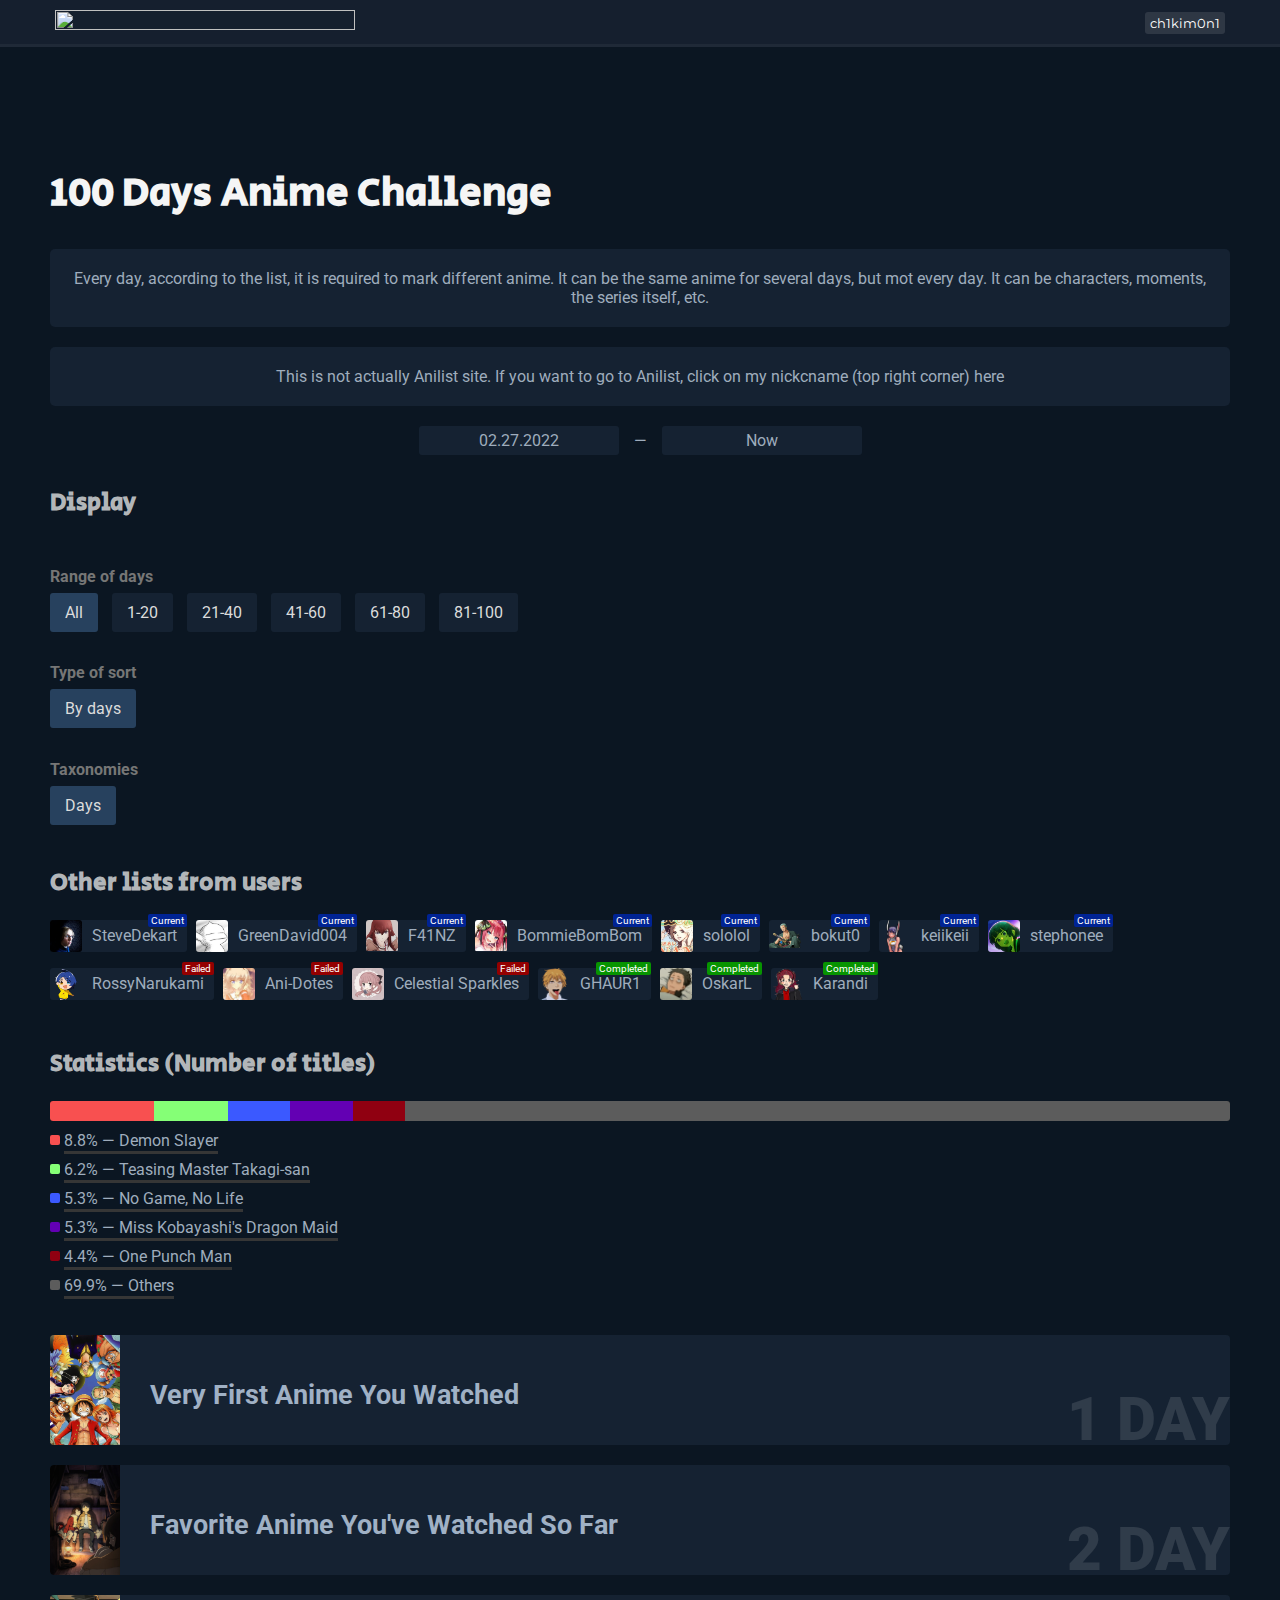
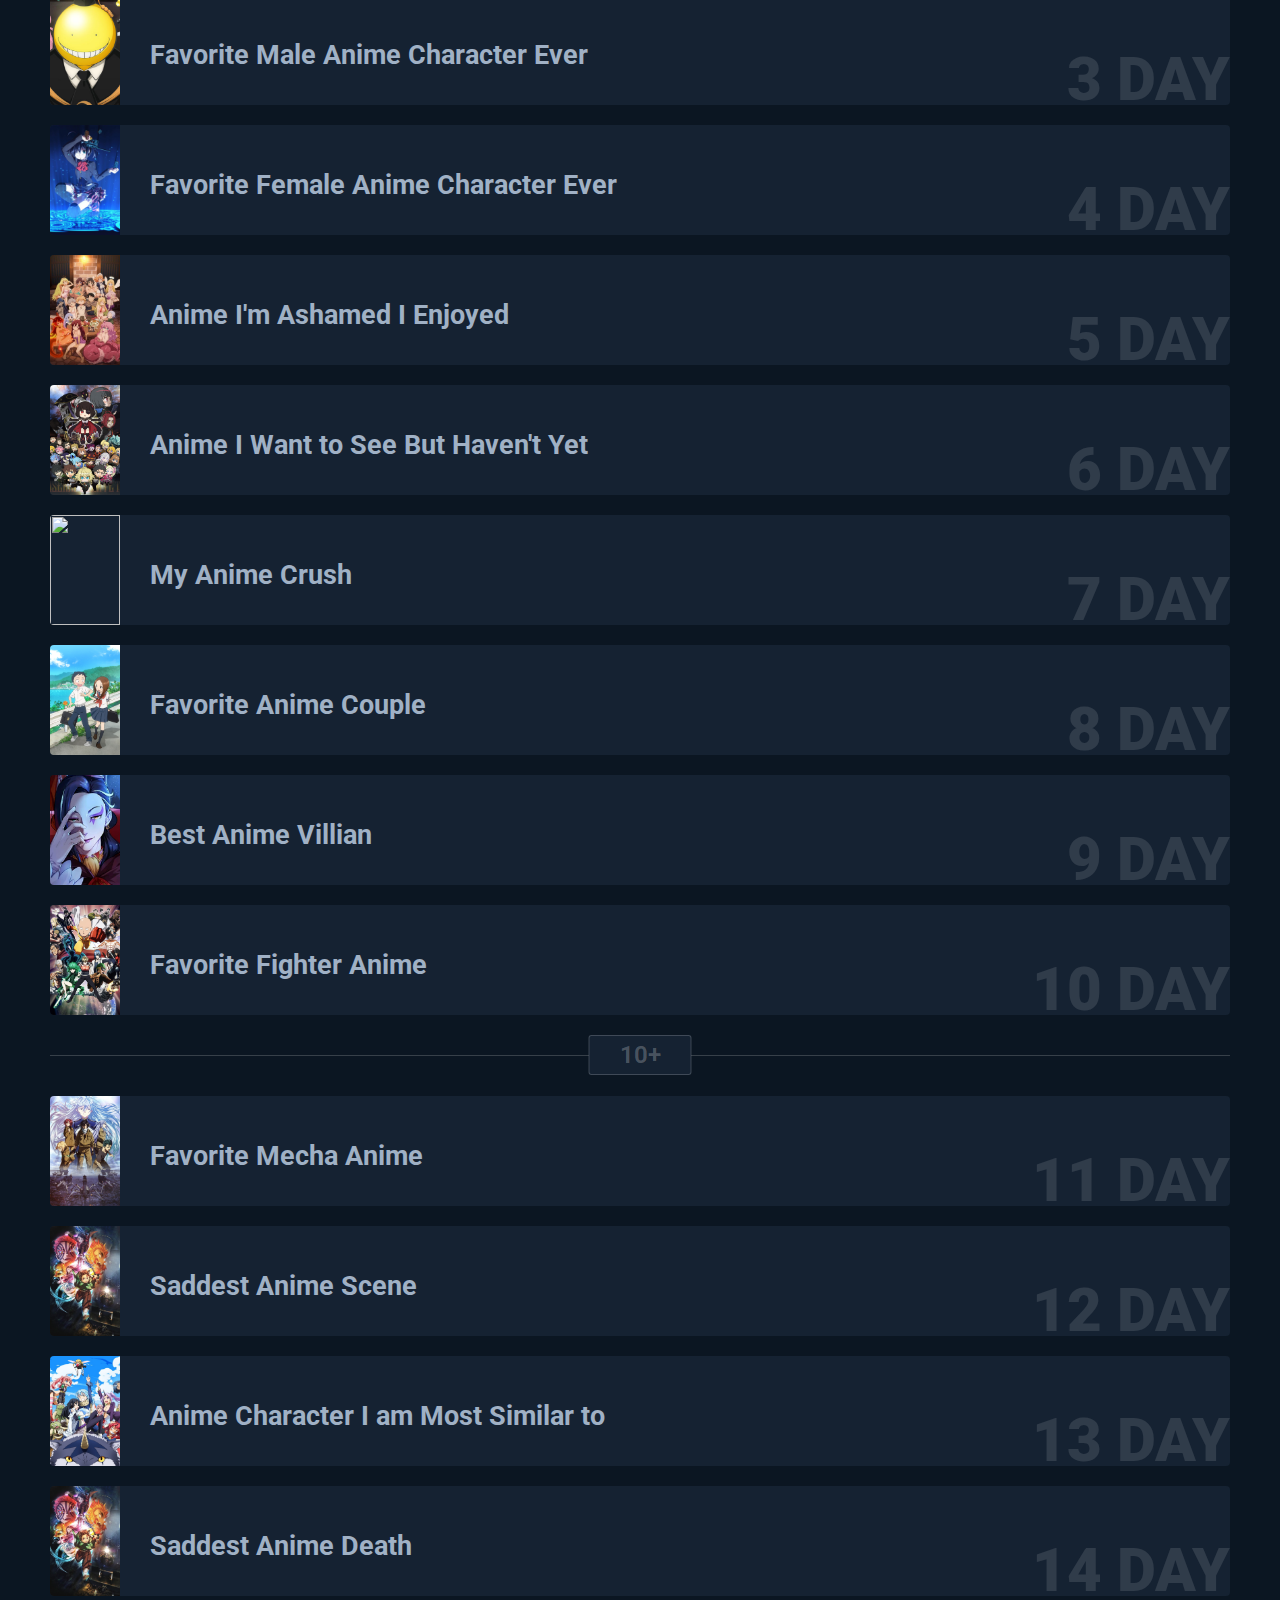
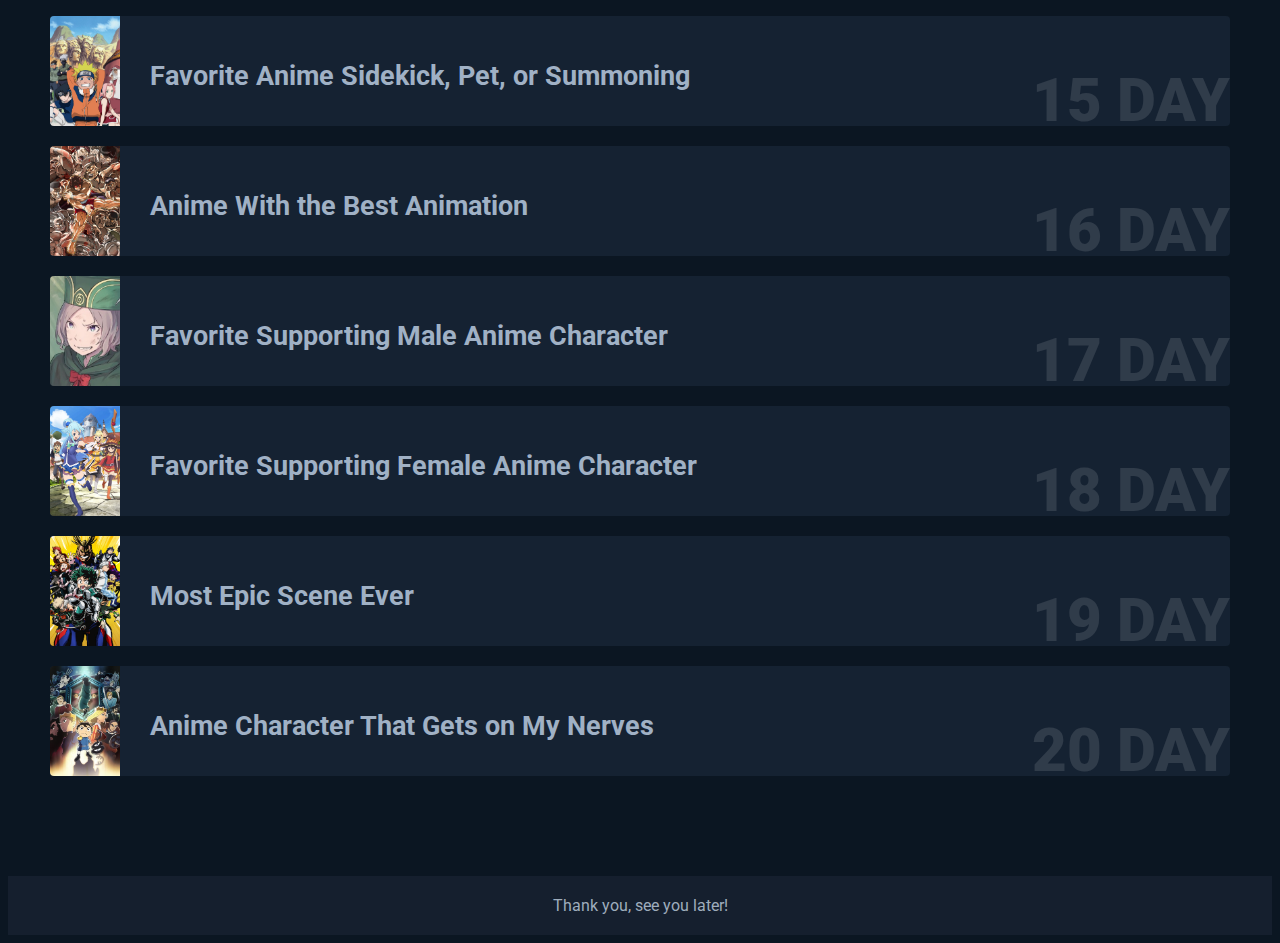
==== index.html @ 44c13b33 "Update index.html" ====
<!doctype html>
<html lang="en">

<head>
    <title>100 Days Anime Challenge</title>

    <link rel="icon" type="image/x-icon" href="icon.svg">
    <!-- Required meta tags -->
    <meta charset="utf-8">
    <meta name="viewport" content="width=device-width, initial-scale=1, shrink-to-fit=no">

    <link rel="preconnect" href="https://fonts.googleapis.com">
    <link rel="preconnect" href="https://fonts.gstatic.com" crossorigin>
    <link
        href="https://fonts.googleapis.com/css2?family=Montserrat&family=Roboto:wght@100;400;500&family=Secular+One&display=swap"
        rel="stylesheet">

    <link rel="stylesheet" href="css/reset.css">
    <link rel="stylesheet" href="css/style.css?ver=12.0">
</head>

<body>
    <header>
        <div class="container">
            <div class="header-inner">
                <div class="logo">
                    <img src="images/100-Days-Anime-Challenge-5.gif" alt="">
                </div>
                <div class="nickname">
                    <a href="https://anilist.co/user/ch1kim0n1/">ch1kim0n1</a>
                </div>
            </div>
        </div>
    </header>

    <div class="content">
        <div class="container">
            <div class="challenge-image">
                <a href="images/E8DegsGXoAAz6NP.jpg" target="_blank">
                    <img src="images/E8DegsGXoAAz6NP.jpg" alt="">
                </a>
            </div>
            <h1>
                100 Days Anime Challenge
            </h1>
            <div class="information">
                <div class="text">
                    Every day, according to the list, it is required to mark different anime. It can be the same anime for several days, but mot every day. It can be
                    characters, moments, the series itself, etc.
                </div>
                <div class="text">
                    This is not actually Anilist site. If you want to go to Anilist, click on my nickcname (top right corner)
                        here</a>
                </div>
                <div class="date">
                    <div class="date-block">
                        02.27.2022
                    </div>
                    <span> — </span>
                    <div class="date-block">
                        Now
                    </div>
                </div>
            </div>
            <div class="sort">
                <h2>Display</h2>
                <div class="blocks">
                    <div class="block">
                        <div class="range-days sub-block">
                            <h4>Range of days</h4>
                            <div id="select-days" class="select-ordinary">
                                <div class="select selected" min-day="1" max-day="100">All</div>
                                <div class="select" min-day="1" max-day="20">1-20</div>
                                <div class="select" min-day="21" max-day="40">21-40</div>
                                <div class="select" min-day="41" max-day="60">41-60</div>
                                <div class="select" min-day="61" max-day="80">61-80</div>
                                <div class="select" min-day="81" max-day="100">81-100</div>
                            </div>
                        </div>
                        <div class="type-sort">
                            <h4>Type of sort</h4>
                            <div id="select-type-sort" class="select-ordinary">
                                <div class="select selected" type-sort="days">By days</div>
                            </div>
                        </div>
                        <div class="show-tags">
                            <h4>Taxonomies</h4>
                            <div id="show-tags-type">
                                <div class="select selected" hide-class="hide-days">Days</div>
                            </div>
                        </div>
                    </div>
                </div>
            </div>
            <div class="other-users">
                <h2>Other lists from users</h2>
                <div id="other-users">
                </div>
            </div>

            <div class="stats">
                <h2>Statistics (Number of titles)</h2>
                <div id="stats-number__graph">

                </div>
                <div id="stats-number__text">

                </div>
            </div>
            <div id="challenge-items" class="hide-difficulty hide-likes">
            </div>
        </div>

    </div>

    <script src="js/data.js?ver=15.0"></script>
    <script src="js/main.js?ver=15.0"></script>
    <footer>
        Thank you, see you later!
    </footer>
</body>

</html>
---- css/style.css ----
*{
    -webkit-box-sizing: border-box;
            box-sizing: border-box;
    font-family: 'Roboto', sans-serif;

}
:root
{
    --foreground-color: rgb(21, 31, 46);
    --block-color: #152232;
    --block-color-hover: #27415e;
    --text-color: rgb(159,173,189);
}
body{
    position: relative;
    background-color: rgb(11,22,34);
}
body::-webkit-scrollbar {
    width: 10px;
    background-color: var(--foreground-color);
}
body::-webkit-scrollbar-thumb {
    background-color: #71cfff;
    border-radius: 5px;
    outline: 0;
}
header
{
    position: fixed;
    top: 0;
    left: 0;
    background-color: var(--foreground-color);
    width: 100%;
    border-bottom: 3px solid rgb(31, 41, 55);
    z-index: 999;
}
.container{
    max-width: 1200px;
    margin: 0 auto;
    padding: 0 10px;
}
.header-inner{
    display: -webkit-box;
    display: -ms-flexbox;
    display: flex;
    -webkit-box-align: center;
        -ms-flex-align: center;
            align-items: center;
    -webkit-box-pack: justify;
        -ms-flex-pack: justify;
            justify-content: space-between;

    padding: 10px 5px;
}
.logo{
    width: 300px;
}
.logo img{
    width: 100%;
    height: 100%;
}
.nickname a{
    font-family: 'Montserrat', sans-serif;
    text-decoration: none;
    color: #fff;
    padding: 3px 5px;
    background-color: rgba(255, 255, 255, 0.111);
    border-radius: 3px;

    font-size: 13px;
    -webkit-transition: 0.3s ease;
    -o-transition: 0.3s ease;
    transition: 0.3s ease;
}
.nickname a:hover{
    color: #000;
    background-color: #fff;
}
.content{
    margin-top: 62px;
    margin-bottom: 100px;
}
.challenge-image{
    margin-top: 100px;
    width: 100%;
    text-align: center;
}
h1{
    font-family: 'Secular One', sans-serif;
    margin-top: 45px;
    color: #f5f5f5;
    font-size: 40px;
}
.challenge-image img
{
    width: 400px;
}

#challenge-items{
    margin-top: 40px;
}
#challenge-items .item,
#challenge-items .hr-block{
    display: -webkit-box;
    display: -ms-flexbox;
    display: flex;
}
#challenge-items .hr-block{
    position: relative;
    height: 1px;
    width: 100%;
    background-color: rgba(255, 255, 255, 0.181);

    margin-bottom: 40px;
    margin-top: 40px;
}
#challenge-items.hide-hr .hr-block{
    display: none;
}
#challenge-items .item{
    position: relative;
    display: -webkit-box;
    display: -ms-flexbox;
    display: flex;
    -webkit-box-align: inherit;
        -ms-flex-align: inherit;
            align-items: inherit;

    background-color: var(--block-color);
    margin-bottom: 20px;

    overflow: hidden;
    border-radius: 4px;
    cursor: pointer;
    color: #a0b1c5;
    -webkit-transition: 0.15s ease;
    -o-transition: 0.15s ease;
    transition: 0.15s ease;
    text-decoration: none;
}

#challenge-items .item-img{
    height: 110px;
    width: 70px;
    -ms-flex-negative: 0;
        flex-shrink: 0;
}
#challenge-items img{
    width: 100%;
    height: 100%;
    -o-object-fit: cover;
       object-fit: cover;
}
#challenge-items .info{
    position: relative;
    margin-left: 30px;
    min-height: 100%;
    font-size: 23px;
    width: 100%;

    display: -webkit-box;
    display: -ms-flexbox;
    display: flex;

    flex-direction: column;
    justify-content: center;
}
#challenge-items .big-day{
    position: absolute;
    right: 0px;
    bottom: -10px;
    font-size: 60px;

    color: rgba(255, 255, 255, 0.116);
    text-transform: uppercase;
    font-weight: 900;
    font-family: 'Roboto', sans-serif;
    -webkit-transition: 0.15s ease;
    -o-transition: 0.15s ease;
    transition: 0.15s ease;
}
#challenge-items.hide-days .big-day{
    display: none;
}
#challenge-items .tag-stats{
    display: flex;
    font-size: 15px;
    margin-bottom: 10px;
}
#challenge-items .tag-stats span{
    display: inline-block;
    color: #fff;
    background-color: #3c3c3c;
    padding: 1px 5px;
    border-radius: 3px;
    margin-right: 5px;
    margin-bottom: 5px;
    white-space: nowrap;
}

#challenge-items .item:hover{
    background-color: #c4d8ef;
    color: #152232;
}
#challenge-items .item:hover .tag-stats span{
    color: #fff;
    opacity: 0.7;
}
#challenge-items .item .tag-stats .likes{
    position: relative;
    padding-right: 22px;
}
#challenge-items.hide-likes .tag-stats .likes{
    display: none;
}
#challenge-items .item .tag-stats .likes::after{
    content: '';
    position: absolute;
    width: 13px;
    height: 13px;

    right: 4px;
    top: calc(50% - 1px);
    transform: translateY(-50%);

    background-image: url(../images/like.svg);
    background-size: contain;
}
#challenge-items.hide-difficulty .tag-stats .difficulty{
    display: none;
}
#challenge-items .tag-stats .difficulty-1{
    background-color: rgb(0, 164, 8);
}
#challenge-items .tag-stats .difficulty-2{
    background-color: rgb(212, 195, 0);
}
#challenge-items .tag-stats .difficulty-3{
    background-color: rgb(186, 0, 0);
}
#challenge-items .item:hover{
    background-color: #c4d8ef;
}
#challenge-items .item:hover span{
    color: rgba(0, 0, 0, 0.422);
}
#challenge-items .item:hover img{
    opacity: 0.8;
}
.information .text{
    background-color: var(--block-color);
    color: var(--text-color);
    text-align: center;
    margin-top: 20px;
    border-radius: 5px;
    padding: 20px 15px;
}
.information .date{
    display: -webkit-box;
    display: -ms-flexbox;
    display: flex;
    -webkit-box-align: center;
        -ms-flex-align: center;
            align-items: center;
    -webkit-box-pack: center;
        -ms-flex-pack: center;
            justify-content: center;
    color: var(--text-color);
    margin-top: 20px;
}
.information .date span{
    margin: 0 15px;
}
.date-block{
    border-radius: 3px;
    text-align: center;
    background-color: var(--block-color);

    padding: 5px;
    width: 200px;
}
footer{
    background-color: var(--foreground-color);
    text-align: center;
    padding: 20px 5px;
    color: var(--text-color);
}
a{
    color: rgb(61,180,242);
}
#challenge-items .hr-block div{
    position: absolute;
    display: block;

    font-size: 24px;
    font-family: 'Roboto', sans-serif;
    text-align: center;

    color: rgba(255, 255, 255, 0.238);
    border: 1px solid rgba(255, 255, 255, 0.181);
    border-radius: 3px;
    background-color: var(--block-color);
    font-weight: 600;

    padding: 5px 30px;

    left: 50%;
    top: 50%;
    -webkit-transform: translate(-50%, -50%);
        -ms-transform: translate(-50%, -50%);
            transform: translate(-50%, -50%);
}

.blocks{
    display: -ms-grid;
    display: grid;
    -ms-grid-columns: 1fr 20px 1fr;
    grid-template-columns: 1fr 1fr;
    -webkit-column-gap: 20px;
       -moz-column-gap: 20px;
            column-gap: 20px;
    margin-top: 26px;
}
h2{
    color: rgba(255, 255, 255, 0.711);
    font-size: 24px;
    font-family: 'Secular One', sans-serif;
}
input{
    background-color: var(--block-color);
    color: #fff;
    border: 0;
    font-size: 14px;
    border-radius: 3px;
    padding: 10px 15px;
    width: 100%;
    
    -webkit-transition: 0.15s ease;
    
    -o-transition: 0.15s ease;
    
    transition: 0.15s ease;
}
input::-webkit-input-placeholder{
    color: rgb(220, 220, 220);
}
input::-moz-placeholder{
    color: rgb(220, 220, 220);
}
input:-ms-input-placeholder{
    color: rgb(220, 220, 220);
}
input::-ms-input-placeholder{
    color: rgb(220, 220, 220);
}
input::placeholder{
    color: rgb(220, 220, 220);
}
input:focus{
    outline: none;
    background-color: var(--block-color-hover);
}
h2{
    margin-top: 30px;
}
.subtext-input{
    font-size: 10px;
    color: rgba(255, 255, 255, 0.411);
    line-height: 14px;
    margin-top: 4px;
    margin-left: 10px;
}
.hide{
    display: none !important;
}
.select{
    display: inline-block;
    background-color: var(--block-color);
    padding: 10px 15px;
    color: rgb(220, 220, 220);
    border-radius: 3px;
    margin-right: 10px;
    margin-bottom: 10px;

    cursor: pointer;
    -webkit-user-select: none;
       -moz-user-select: none;
        -ms-user-select: none;
            user-select: none;
    -webkit-transition: 0.15s ease;
    -o-transition: 0.15s ease;
    transition: 0.15s ease
}
.select:hover{
    background-color: #416b9b;
}
.select.selected{
    background-color: var(--block-color-hover);
}
#nothing-text{
    color: #adadad;
    line-height: 24px;
    padding: 30px 10px;
    text-align: center;
}

#other-users{
    margin-top: 20px;
}
.user{
    position: relative;
    display: inline-flex;
    align-items: center;
    background-color: var(--block-color);
    color: var(--text-color);
    text-decoration: none;
    margin-right: 5px;
    margin-bottom: 16px;

    border-radius: 3px;
    

    transition: 0.15s ease;
}
.user-img{
    width: 32px;
    height: 32px;

    border-radius: 3px;
    overflow: hidden;
}
.user-img img{
    width: 100%;
    height: 100%;
    object-fit: contain;
}
.user-nickname{
    padding: 0 10px;
    white-space: nowrap;
}
.user:hover{
    background-color: var(--block-color-hover);
}
.user::after{
    content: 'test';
    position: absolute;

    font-size: 10px;
    color: #fff;

    right: 0px;
    top: -6px;

    padding: 1px 3px;
    border-radius: 2px;
    background-color: #adadad;
}
.user.complete::after{
    content: 'Completed';
    background-color: rgb(7, 148, 0);
}
.user.current::after{
    content: 'Current';
    background-color: rgb(0, 35, 148);
}
.user.failed::after{
    content: 'Failed';
    background-color: rgb(148, 0, 0);
}
#stats-number__graph{
    margin-top: 20px;
}
#stats-number__graph
{
    width: 100%;
    height: 20px;
    background-color: #000;
    border-radius: 3px;
    margin-bottom: 10px;
    overflow: hidden;
}
#stats-number__graph span{
    display: inline-block;
    height: 100%;
}

#stats-number__text span{
    position: absolute;
    width: 10px;
    height: 10px;
    left: -14px;
    top: 50%;
    transform: translateY(-50%);
    border-radius: 2px;
}
#stats-number__text .item-stat{
    position: relative;
    color: var(--text-color);
    margin-bottom: 10px;
    margin-left: 14px;
    width: fit-content;

    cursor: pointer;
}
#stats-number__text .item-stat::after{
    content: '';
    position: absolute;
    width: 100%;
    height: 3px;
    background-color: rgb(54, 54, 54);
    bottom: -4px;
    left: 0;
    transition: 0.15s ease;
}
#stats-number__text .item-stat:hover::after{
    height: 4px;
    background-color: rgb(61,180,242);
}
.btn{
    display: inline-block;
    background-color: var(--block-color);
    padding: 10px 15px;
    color: rgb(220, 220, 220);
    border-radius: 3px;
    text-decoration: none;
    cursor: pointer;
    -webkit-user-select: none;
    -moz-user-select: none;
    -ms-user-select: none;
    user-select: none;
    -webkit-transition: 0.15s ease;
    -o-transition: 0.15s ease;
    transition: 0.15s ease;
}
.btn:hover{
    background-color: var(--block-color-hover);
}
#stats-number__text .btn{
    margin-top: 14px;
}
.like-btn{
    display: flex;
    align-items: center;
    justify-content: center;
    margin: 23px 5px;
}
.likebtn-icon{
    display: none !important;
}
.like-btn .likebtn-button{
    background-color: #152232 !important;
    border: 1px solid rgb(61,180,242) !important;
    padding: 0px !important;

    display: flex;
    align-items: center;

    transition: 0.15s ease;
}
.like-btn .likebtn-button:hover{
    background-color: rgb(61,180,242) !important;
}
.lb-like{
    height: auto !important;
}
.likebtn-label{
    color: rgb(159,173,189) !important;
    font-size: 24px !important;
    font-family: 'Montserrat', sans-serif !important; 
    font-weight: 600 !important;
    line-height: 32px !important;
    display: block !important;
    padding: 4px 20px !important;
    box-sizing: border-box !important;
    transition: 0.15s ease;
}
.lb-count{
    color: rgb(159,173,189) !important;
    font-size: 14px !important;

    transition: 0.15s ease;
}
.sub-block{
    margin-bottom: 10px;
}
h4{
    color: #767676;
    margin-bottom: 7px;
}
.like-btn .likebtn-button:hover .lb-count{
    color: rgb(255, 255, 255) !important;
}
.lb-style-white .lb-a:hover .lb-like-label, .lb-style-white .lb-a:hover .lb-dislike-label, .lb-style-padded .lb-a:hover .lb-like-label, .lb-style-padded .lb-a:hover .lb-dislike-label, .lb-style-drop .lb-a:hover .lb-like-label, .lb-style-drop .lb-a:hover .lb-dislike-label{
    color: #fff !important;
}

@media only screen and (max-width: 600px){
    .blocks{
        -ms-grid-columns: 1fr;
        grid-template-columns: 1fr;
        row-gap: 20px;
    }
}
@media only screen and (max-width: 590px) {
    h1{
        text-align: center;
        font-size: 25px;
    }
    .logo{
        width: 200px;
    }
}
@media only screen and (max-width: 445px) {
    .challenge-image img{
        width: 300px;
    }
    #challenge-items .info{
        font-size: 20px;
    }
    #challenge-items .big-day{
        font-size: 45px;
    }
}
@media only screen and (max-width: 330px) {
    .logo{
        width: 100px;
    }
    .challenge-image img{
        width: 190px;
    }
    .information .text{
        font-size: 14px;
        line-height: 23px;
    }
    #challenge-items .info{
        font-size: 14px;
    }
}
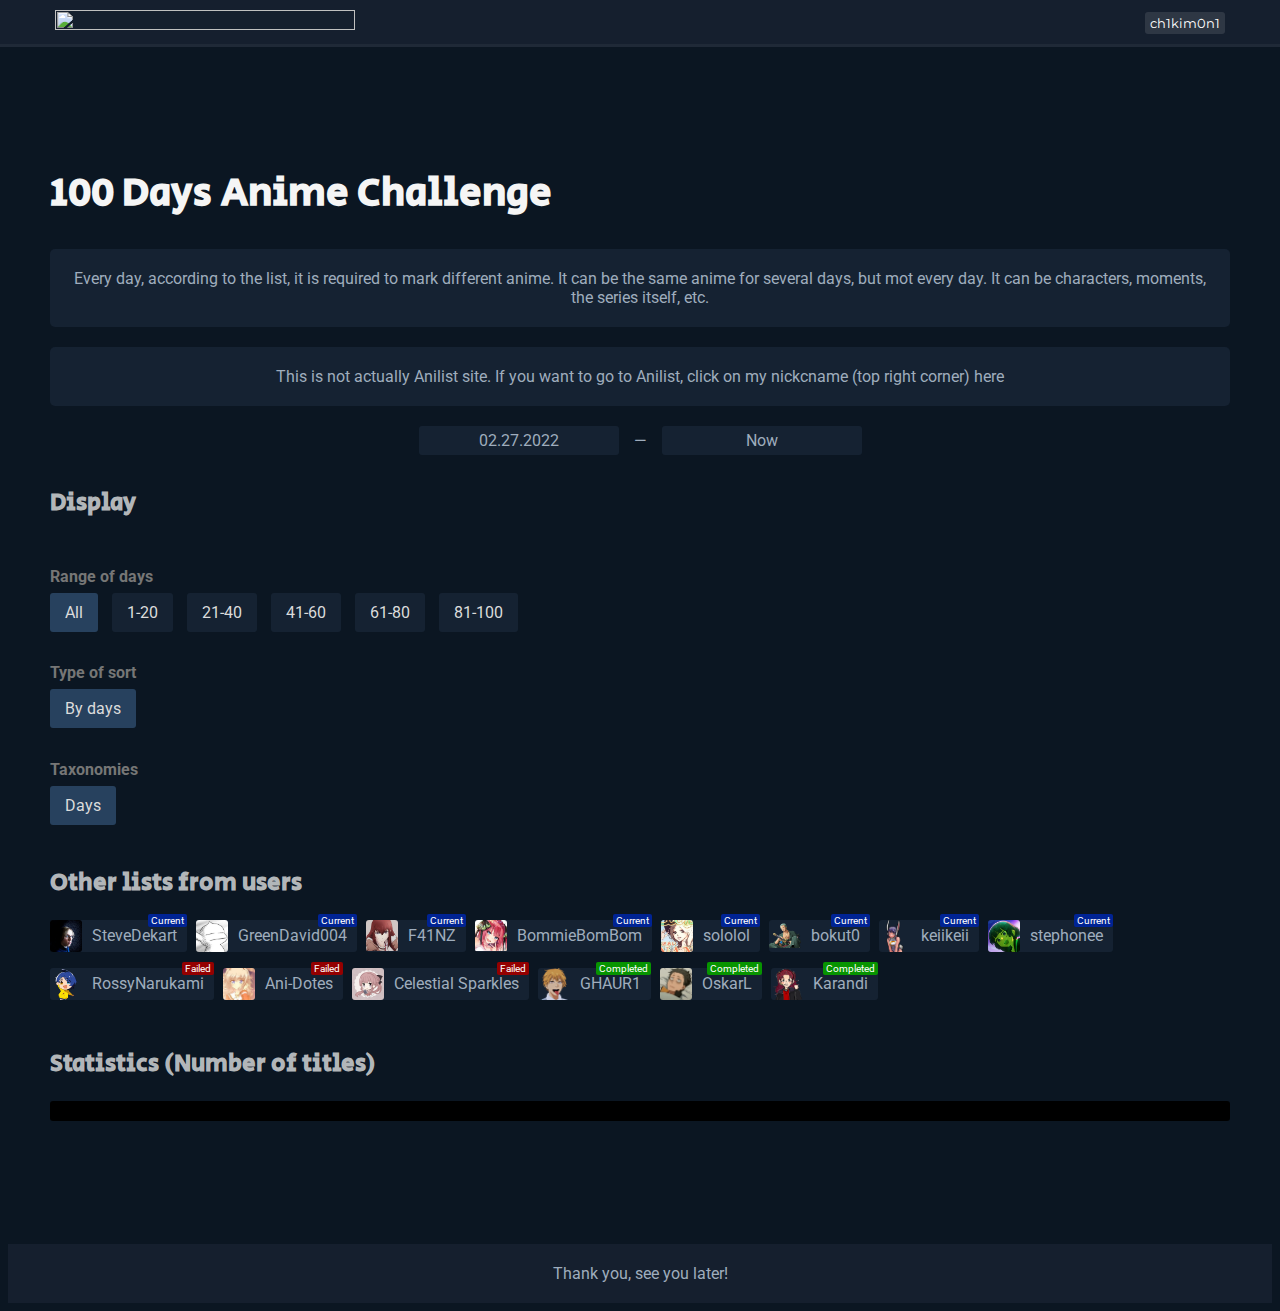
==== commit 3b6b5529: "test" ====
--- a/index.html
+++ b/index.html
@@ -107,6 +107,11 @@
 
                 </div>
             </div>
+            <div class="like-btn">
+                <span class="likebtn-wrapper" data-ef_voting="bounce" data-identifier="item_1"
+                    data-dislike_enabled="false" data-icon_l="hrt1" data-icon_l_c="#ffffff" data-i18n_like="Like me"></span>
+                <script>(function (d, e, s) { if (d.getElementById("likebtn_wjs")) return; a = d.createElement(e); m = d.getElementsByTagName(e)[0]; a.async = 1; a.id = "likebtn_wjs"; a.src = s; m.parentNode.insertBefore(a, m) })(document, "script", "//w.likebtn.com/js/w/widget.js");</script>
+            </div>
             <div id="challenge-items" class="hide-difficulty hide-likes">
             </div>
         </div>
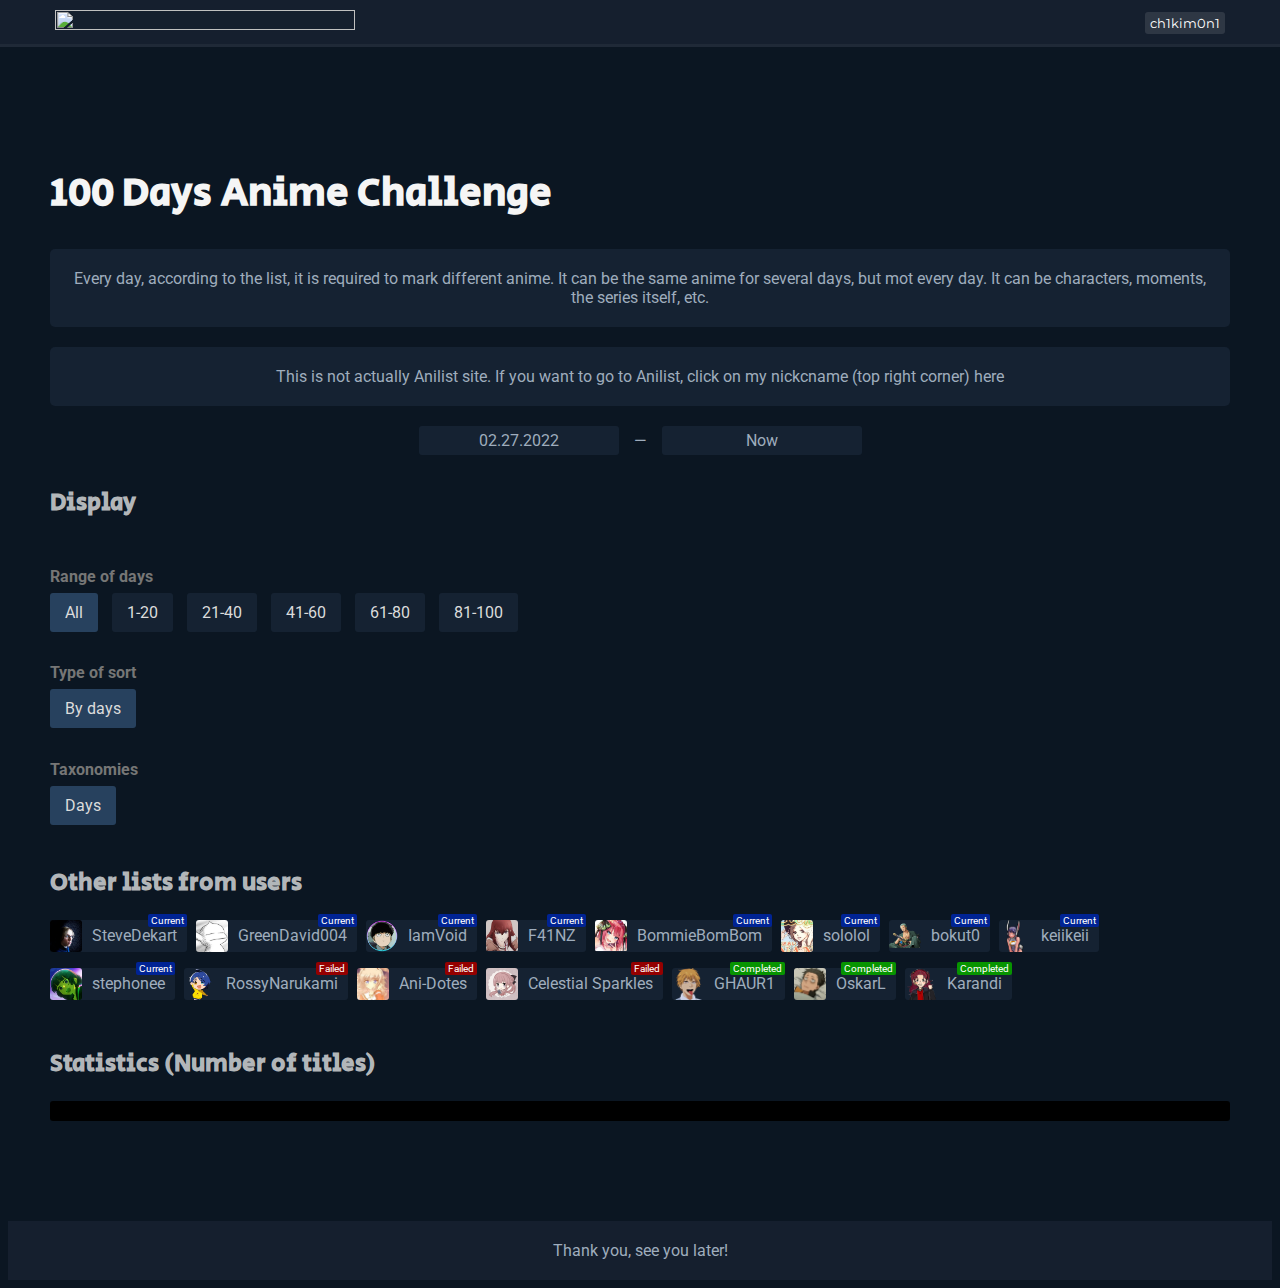
==== commit d0aa90ef: "Update index.html" ====
--- a/index.html
+++ b/index.html
@@ -107,19 +107,12 @@
 
                 </div>
             </div>
-            <div class="like-btn">
-                <span class="likebtn-wrapper" data-ef_voting="bounce" data-identifier="item_1"
-                    data-dislike_enabled="false" data-icon_l="hrt1" data-icon_l_c="#ffffff" data-i18n_like="Like me"></span>
-                <script>(function (d, e, s) { if (d.getElementById("likebtn_wjs")) return; a = d.createElement(e); m = d.getElementsByTagName(e)[0]; a.async = 1; a.id = "likebtn_wjs"; a.src = s; m.parentNode.insertBefore(a, m) })(document, "script", "//w.likebtn.com/js/w/widget.js");</script>
-            </div>
-            <div id="challenge-items" class="hide-difficulty hide-likes">
-            </div>
         </div>
 
     </div>
 
-    <script src="js/data.js?ver=15.0"></script>
-    <script src="js/main.js?ver=15.0"></script>
+    <script src="js/data.js?ver=95.0"></script>
+    <script src="js/main.js?ver=95.0"></script>
     <footer>
         Thank you, see you later!
     </footer>
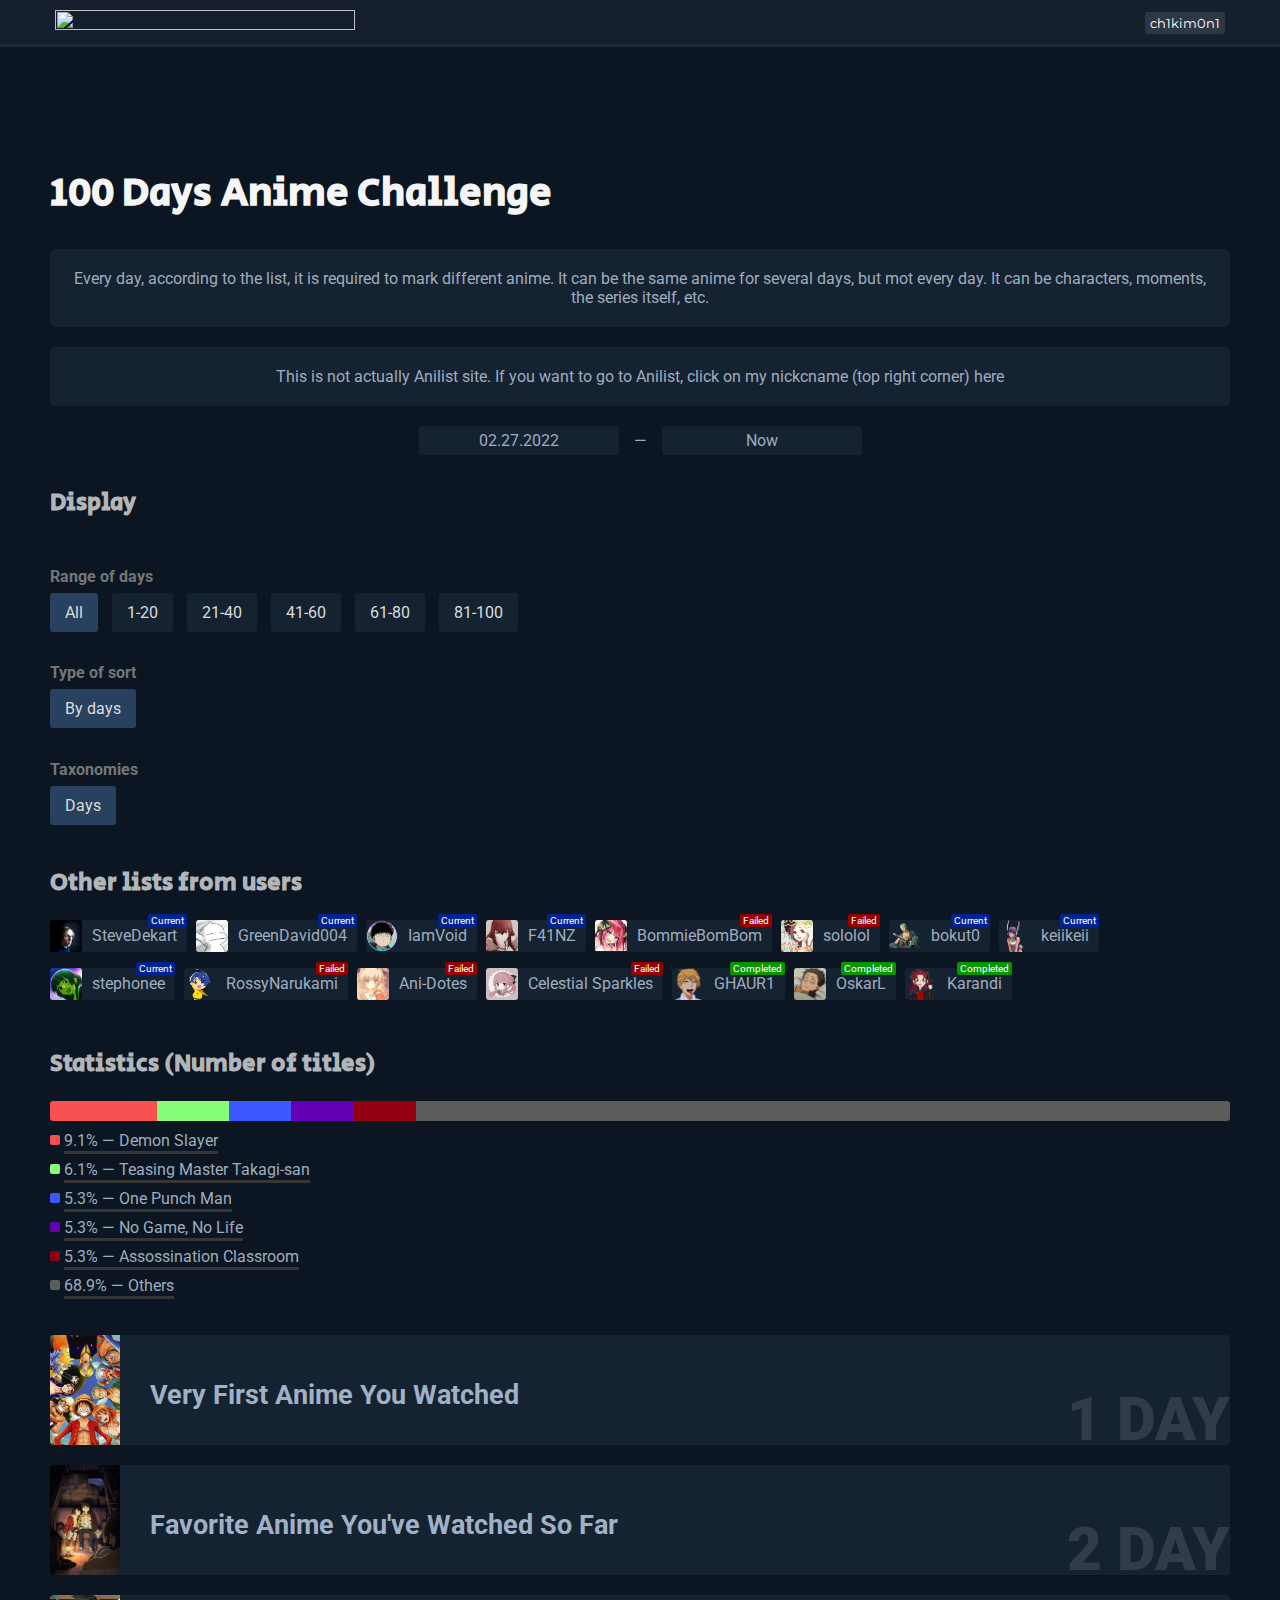
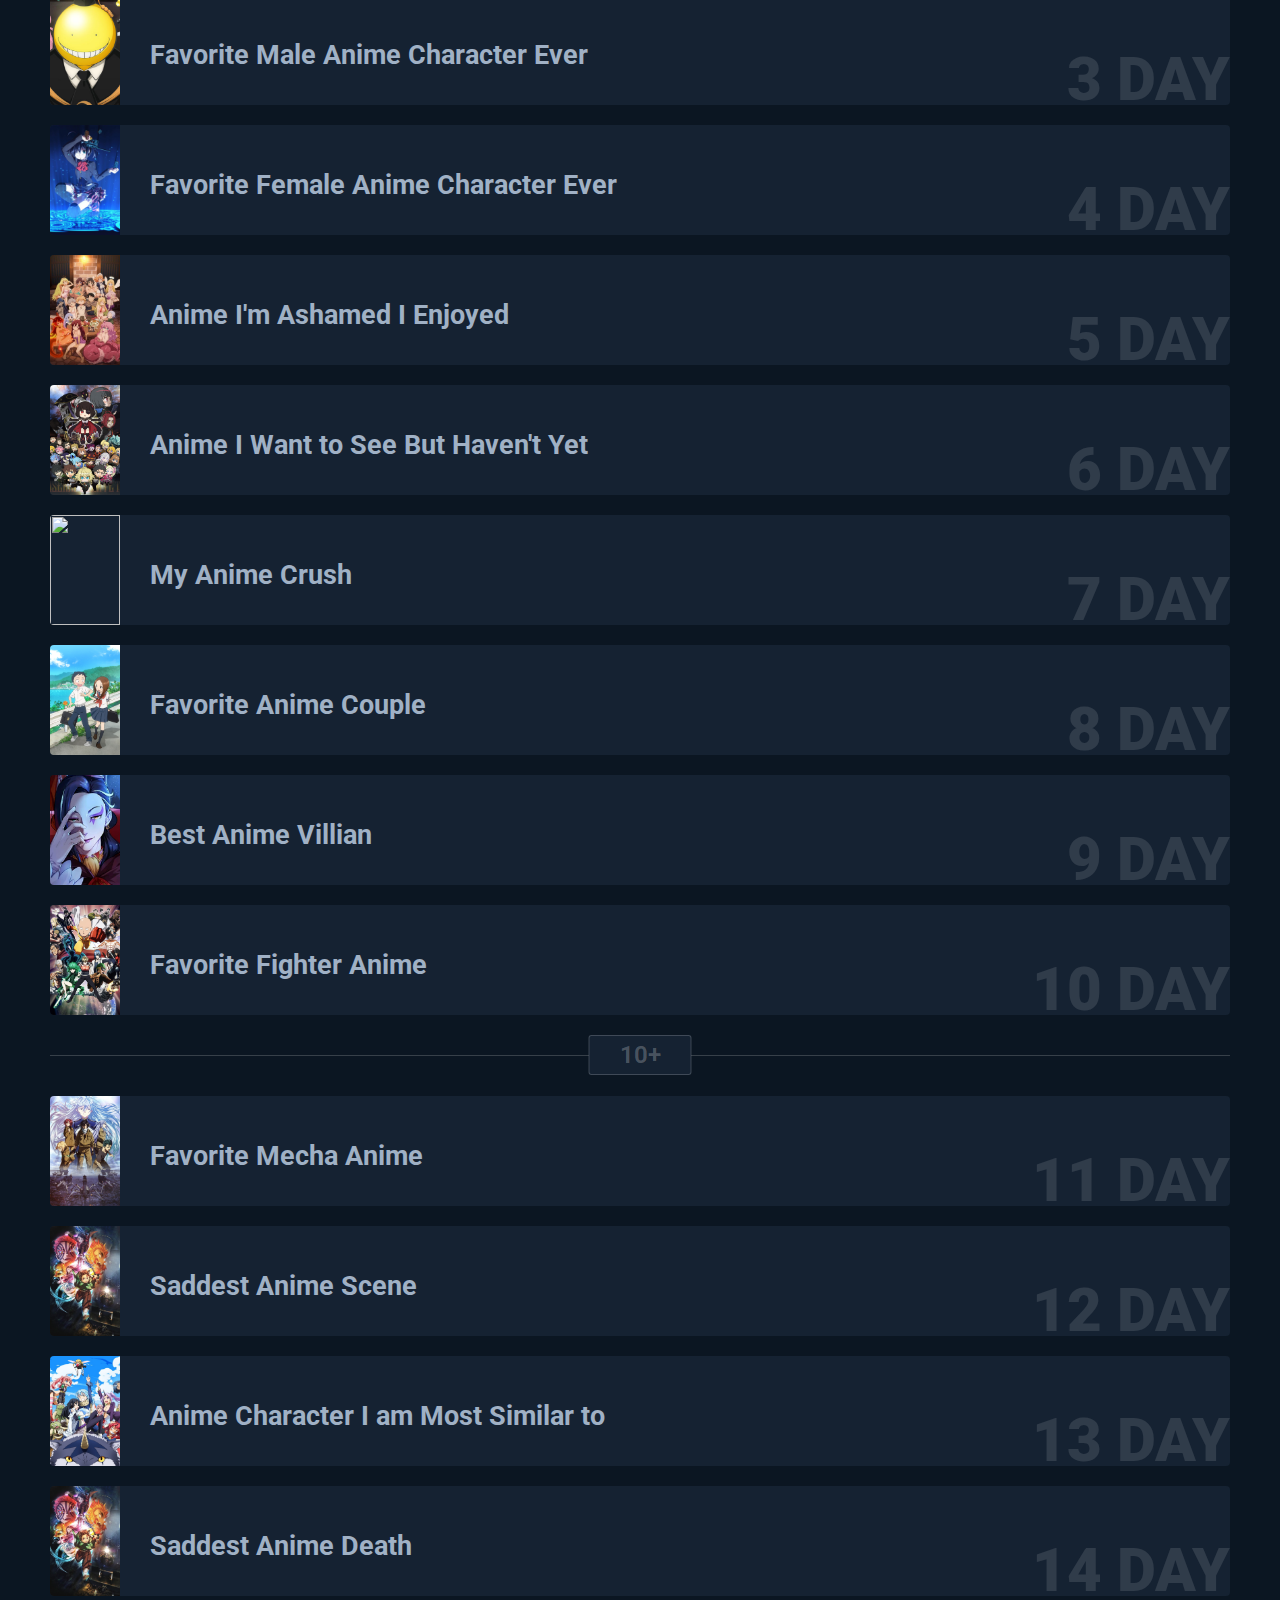
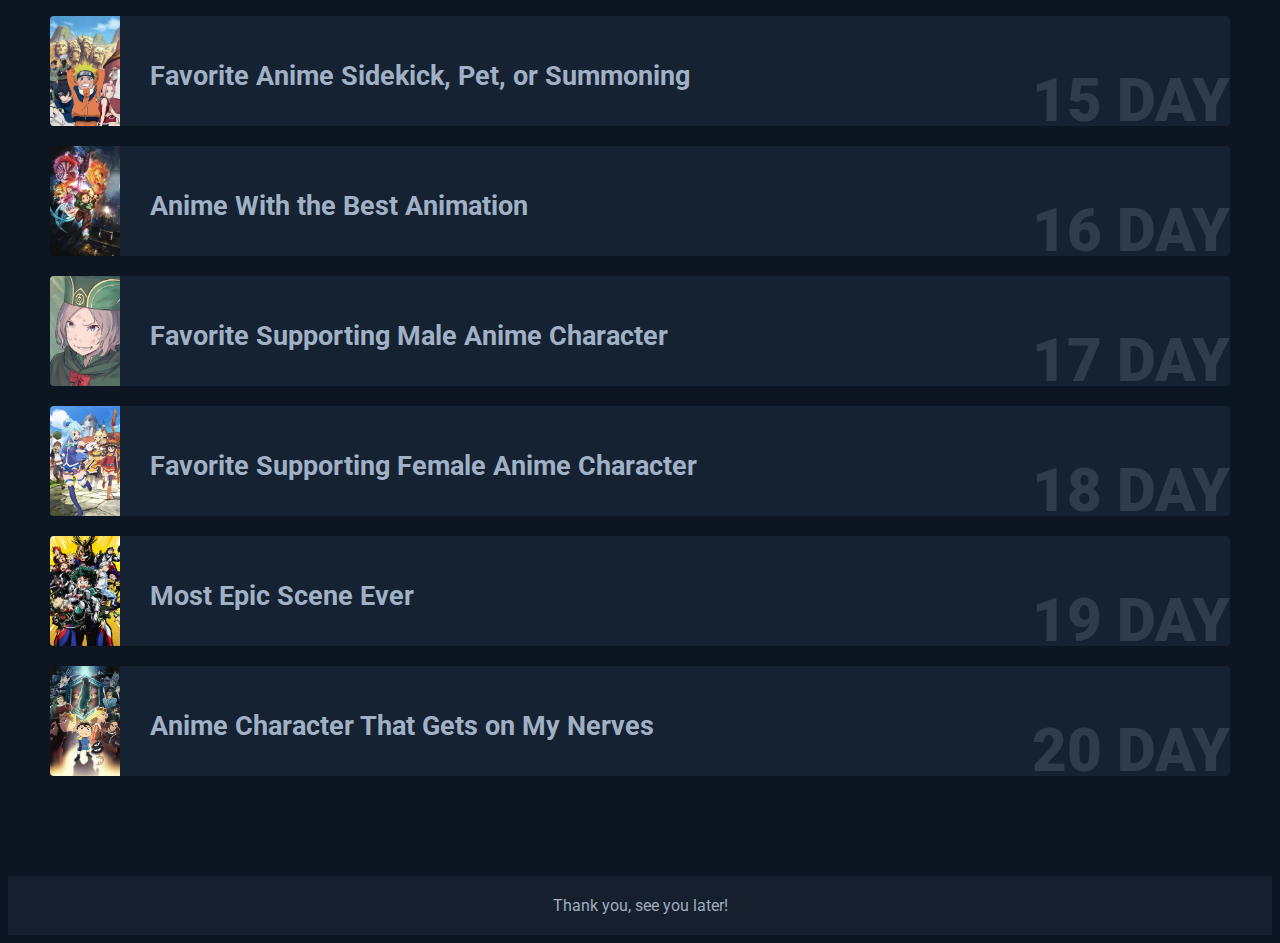
==== commit f3f1be50: "logo" ====
--- a/index.html
+++ b/index.html
@@ -4,7 +4,7 @@
 <head>
     <title>100 Days Anime Challenge</title>
 
-    <link rel="icon" type="image/x-icon" href="icon.svg">
+    <link rel="icon" type="image/x-icon" href="icon.webp.png">
     <!-- Required meta tags -->
     <meta charset="utf-8">
     <meta name="viewport" content="width=device-width, initial-scale=1, shrink-to-fit=no">
@@ -107,6 +107,8 @@
 
                 </div>
             </div>
+            <div id="challenge-items" class="hide-difficulty hide-likes">
+            </div>
         </div>
 
     </div>
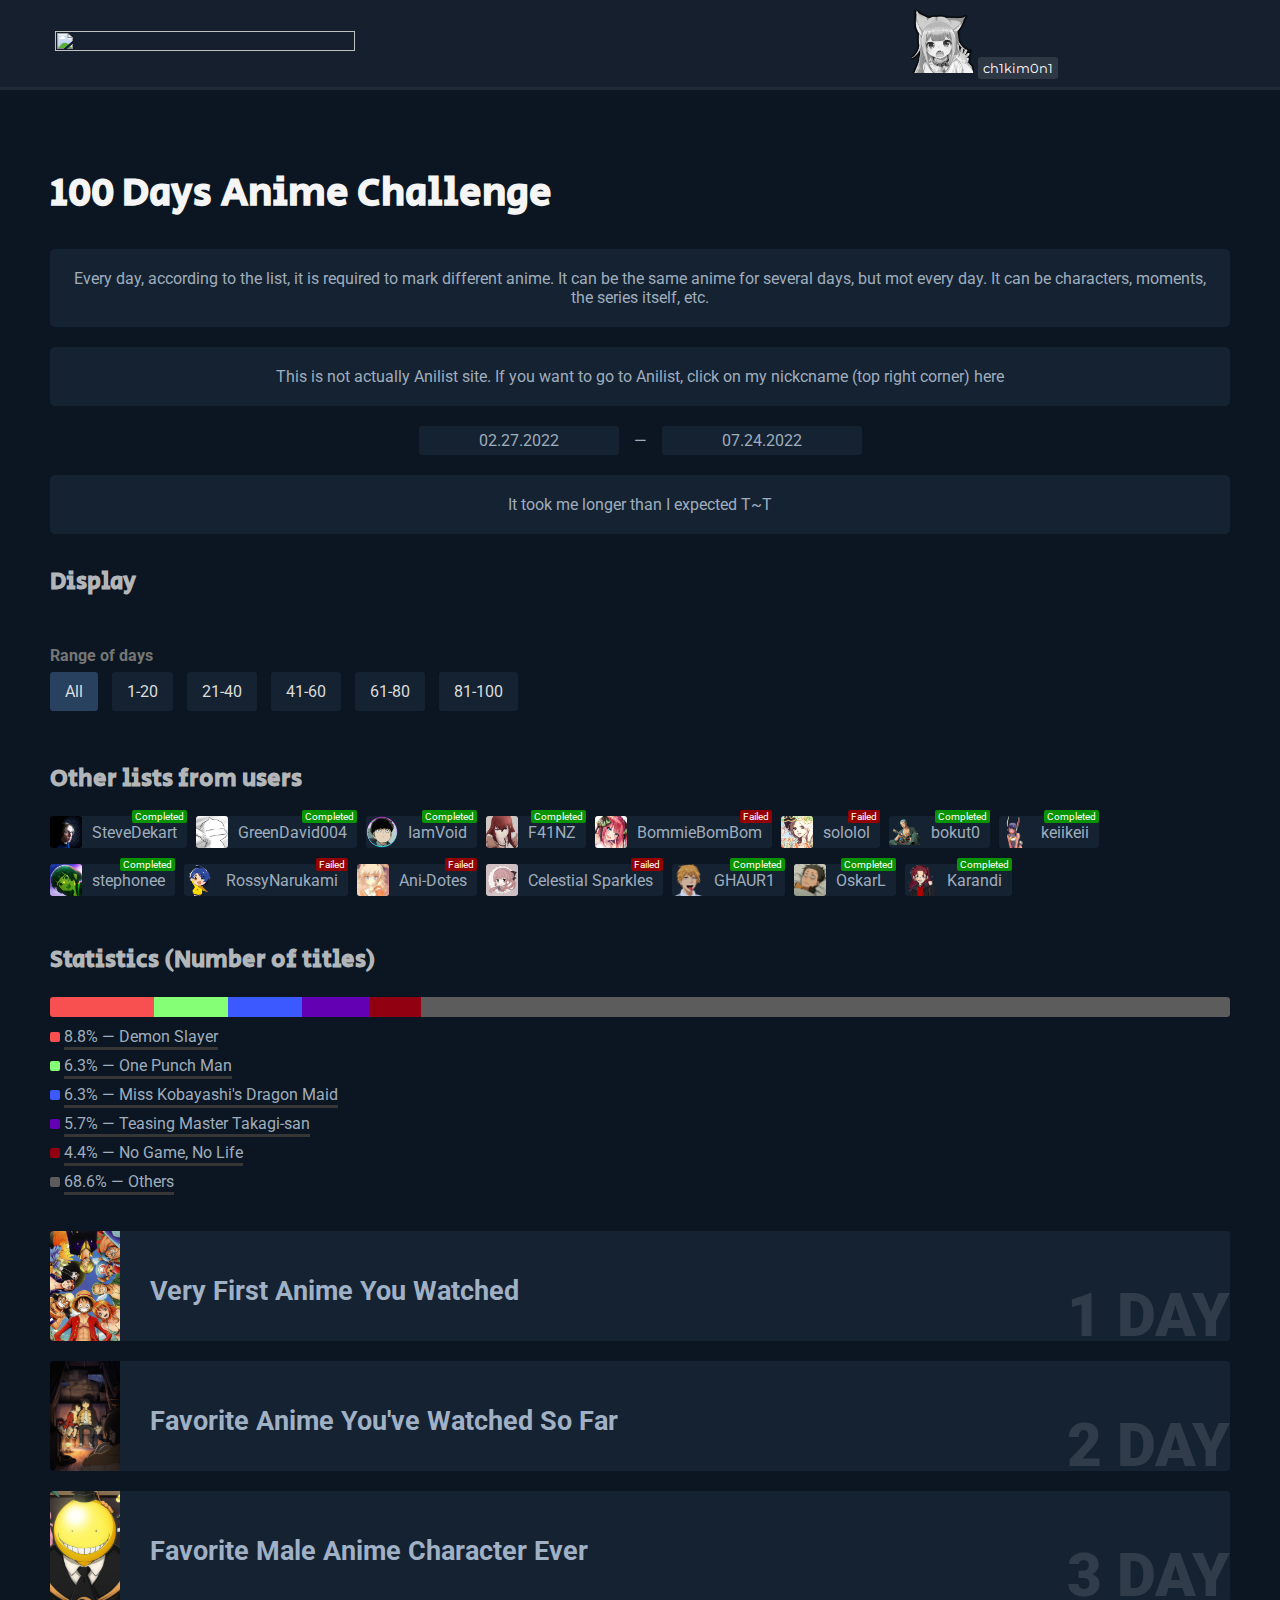
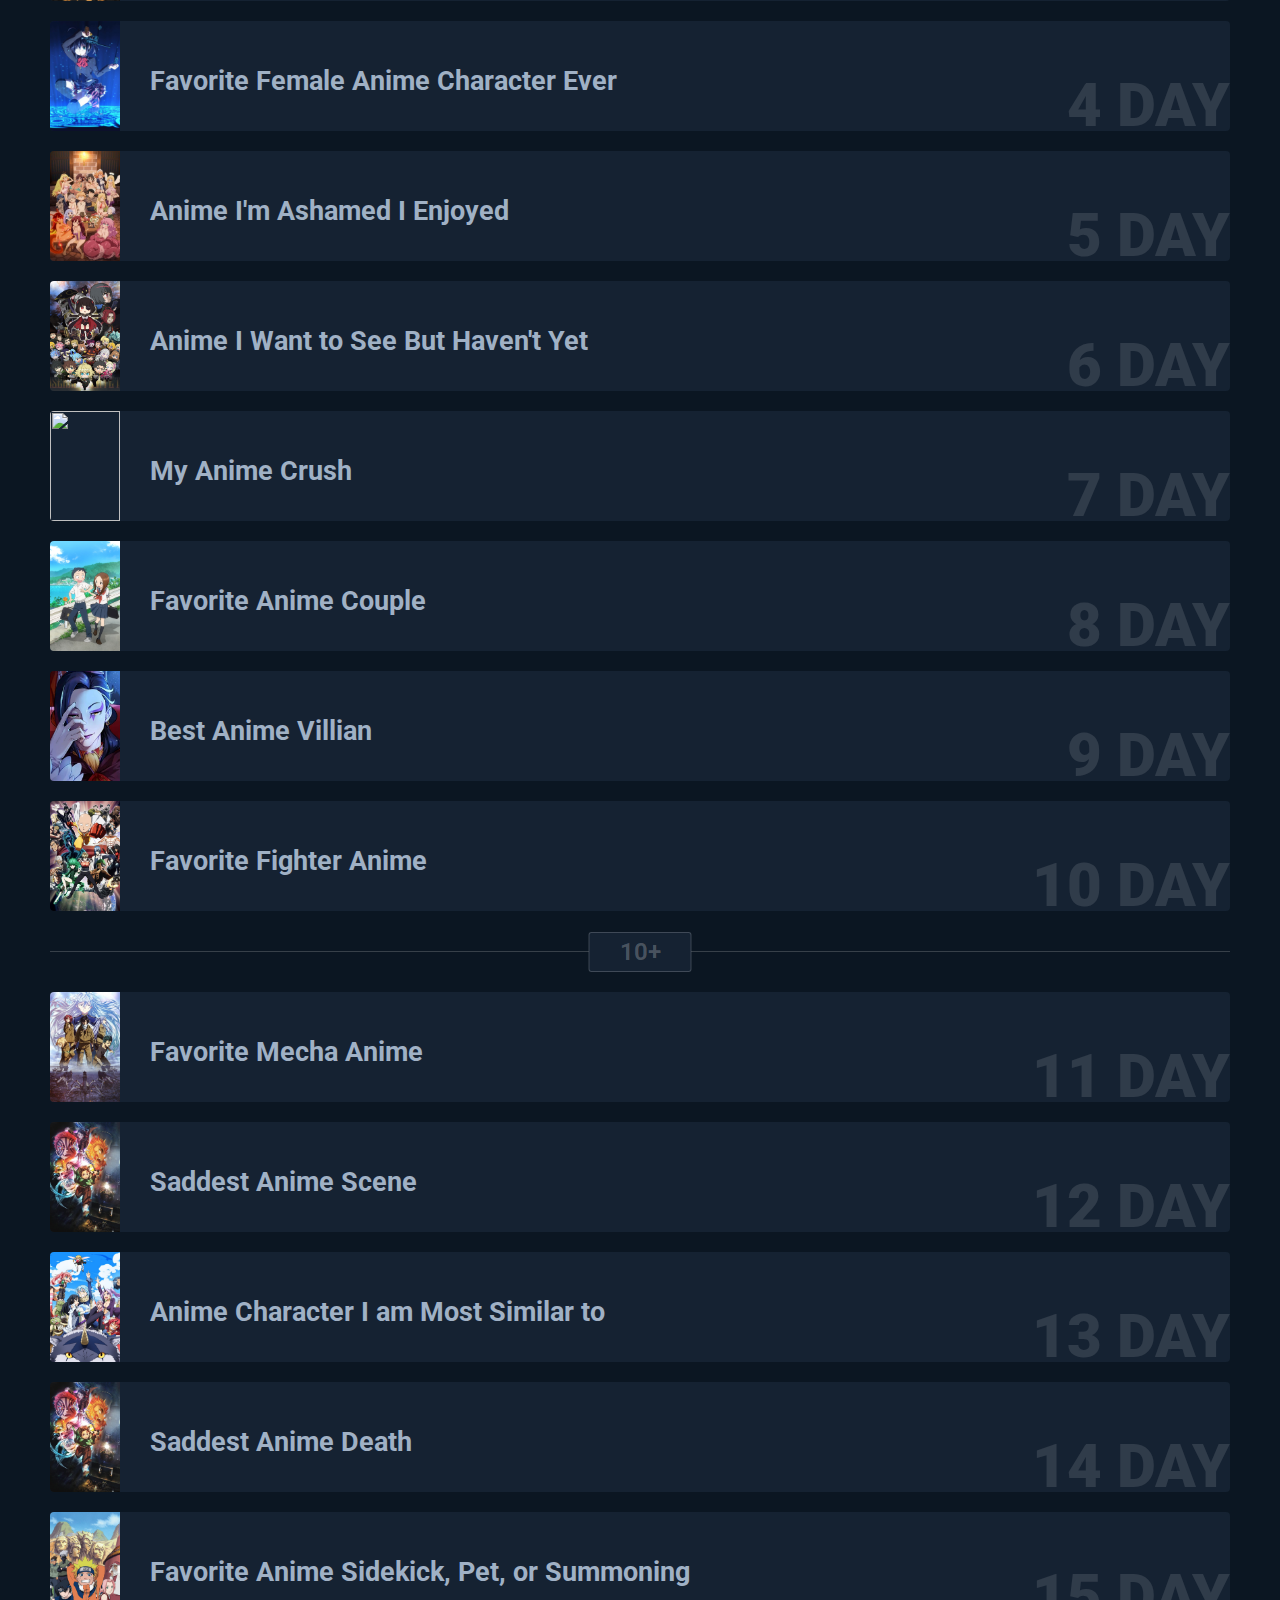
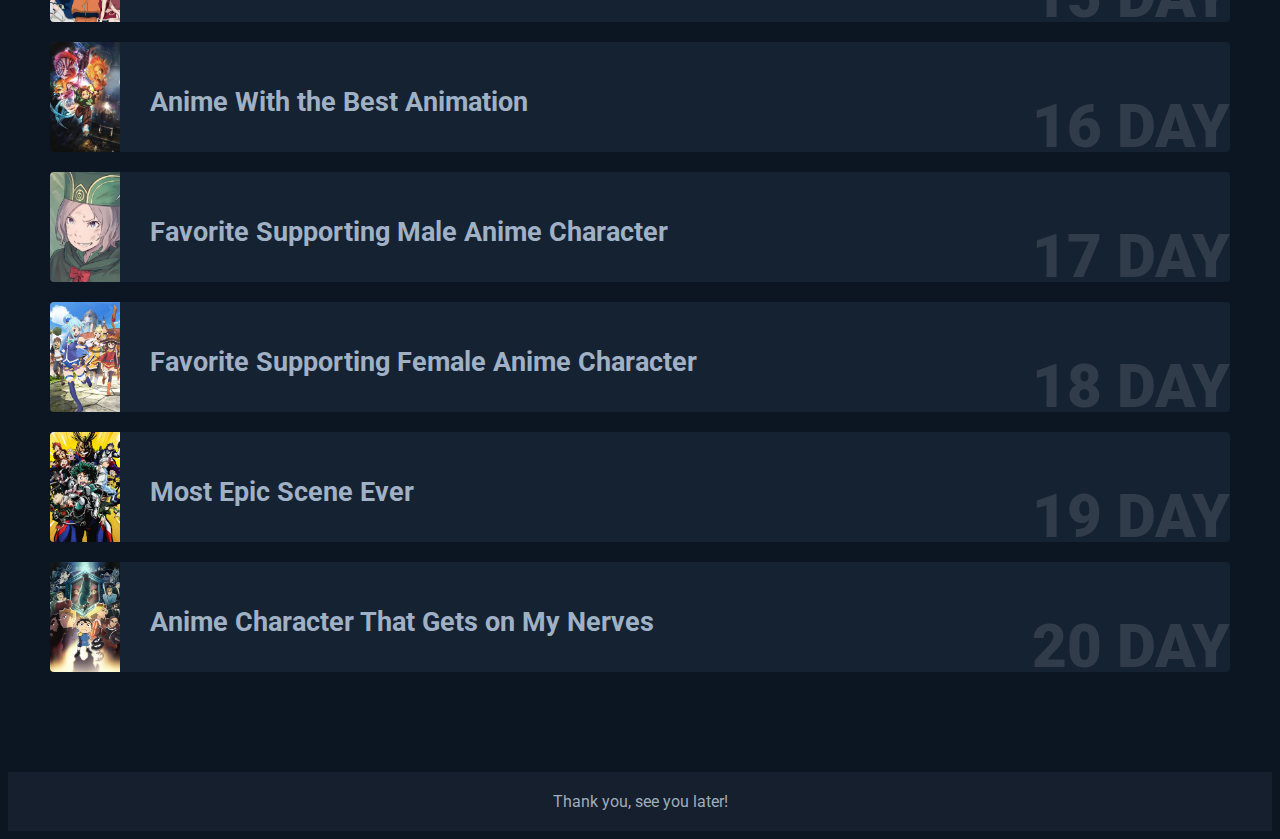
==== commit 581f1236: "data update" ====
--- a/index.html
+++ b/index.html
@@ -4,7 +4,7 @@
 <head>
     <title>100 Days Anime Challenge</title>
 
-    <link rel="icon" type="image/x-icon" href="icon.webp.png">
+    <link rel="icon" type="image/x-icon" href="image2vector.svg">
     <!-- Required meta tags -->
     <meta charset="utf-8">
     <meta name="viewport" content="width=device-width, initial-scale=1, shrink-to-fit=no">
@@ -27,6 +27,7 @@
                     <img src="images/100-Days-Anime-Challenge-5.gif" alt="">
                 </div>
                 <div class="nickname">
+                    <img class="img_logo" src="images/pfp.png" alt="">
                     <a href="https://anilist.co/user/ch1kim0n1/">ch1kim0n1</a>
                 </div>
             </div>
@@ -58,8 +59,11 @@
                     </div>
                     <span> — </span>
                     <div class="date-block">
-                        Now
+                        07.24.2022
                     </div>
+                </div>
+                <div class="text">
+                    It took me longer than I expected T~T
                 </div>
             </div>
             <div class="sort">
@@ -75,18 +79,6 @@
                                 <div class="select" min-day="41" max-day="60">41-60</div>
                                 <div class="select" min-day="61" max-day="80">61-80</div>
                                 <div class="select" min-day="81" max-day="100">81-100</div>
-                            </div>
-                        </div>
-                        <div class="type-sort">
-                            <h4>Type of sort</h4>
-                            <div id="select-type-sort" class="select-ordinary">
-                                <div class="select selected" type-sort="days">By days</div>
-                            </div>
-                        </div>
-                        <div class="show-tags">
-                            <h4>Taxonomies</h4>
-                            <div id="show-tags-type">
-                                <div class="select selected" hide-class="hide-days">Days</div>
                             </div>
                         </div>
                     </div>
--- a/css/style.css
+++ b/css/style.css
@@ -90,6 +90,10 @@
     margin-top: 45px;
     color: #f5f5f5;
     font-size: 40px;
+}
+.img_logo{
+    max-width: 20%;
+    height: auto;
 }
 .challenge-image img
 {
